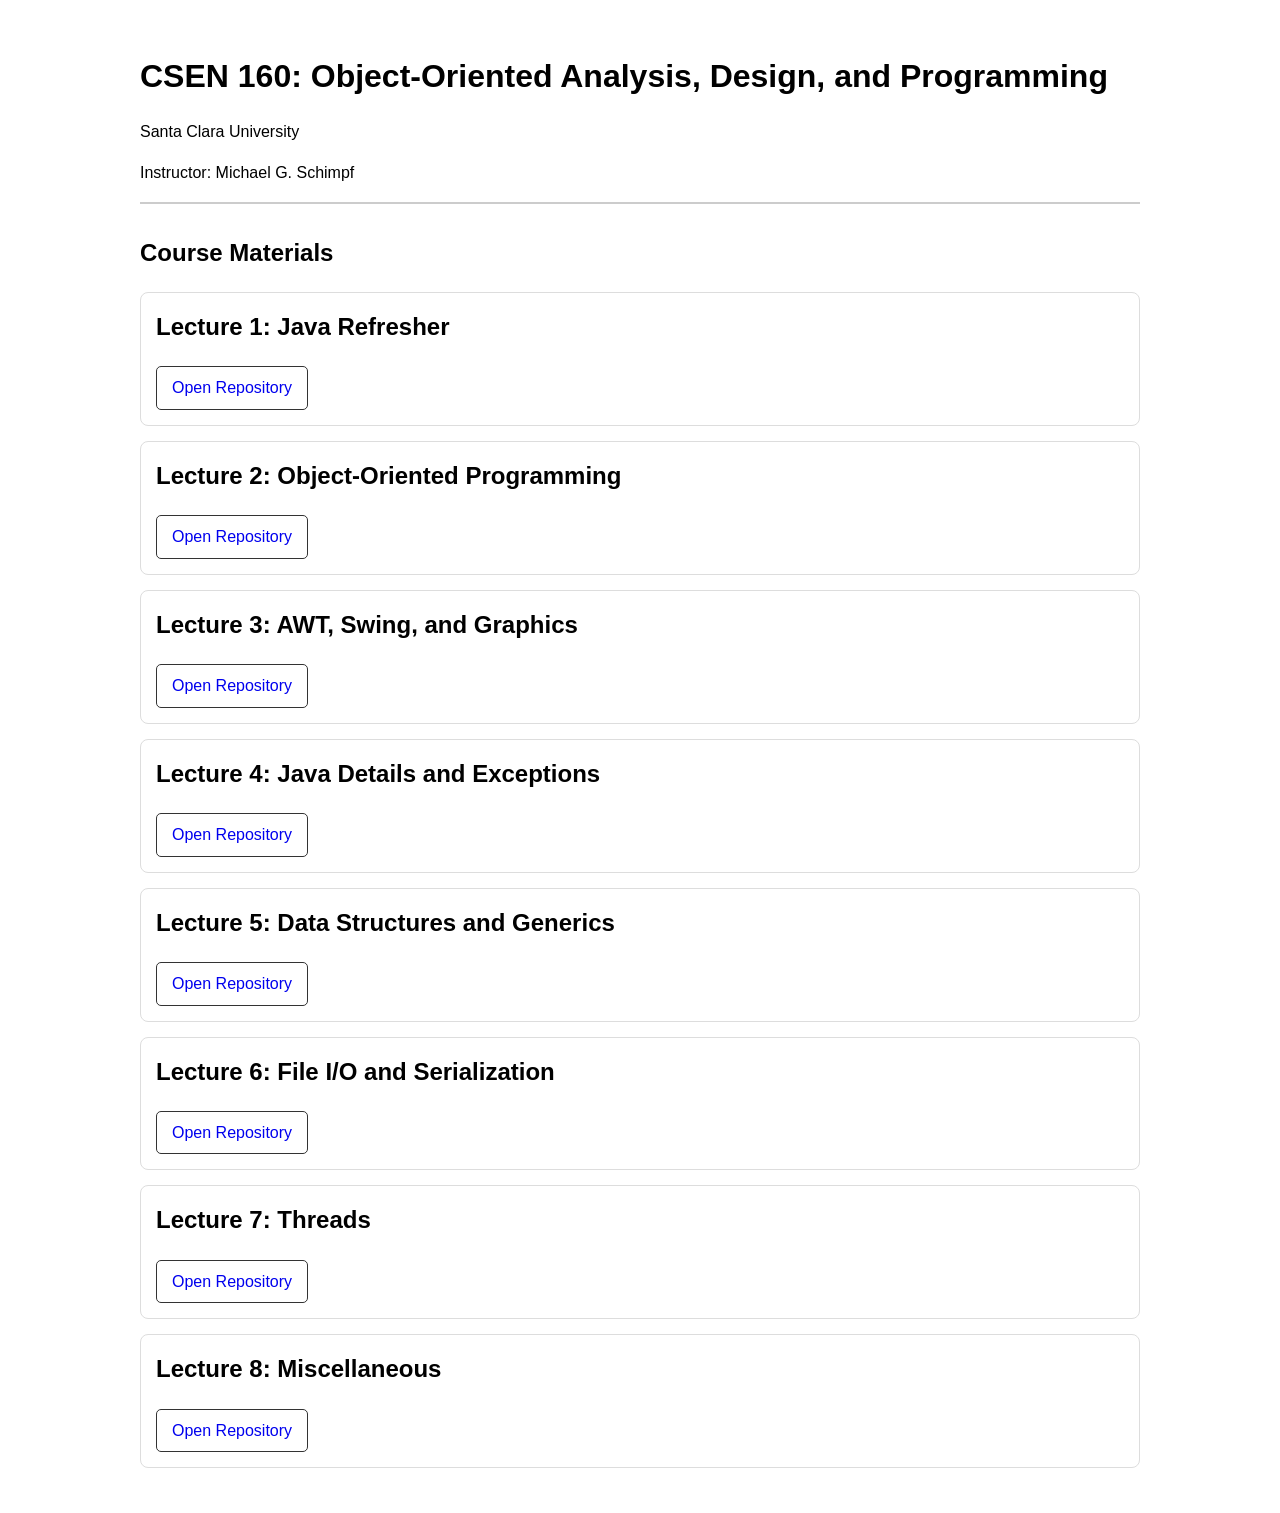
==== index.html @ 65a2ad04 "Create index.html for CSEN 160 course website This HTML file serves as a course website for CSEN 160" ====
<!DOCTYPE html>
<html lang="en">
<head>
    <meta charset="UTF-8">
    <meta name="viewport" content="width=device-width, initial-scale=1.0">

    <title>CSEN 160 - Course Website</title>

    <style>
        body {
            font-family: Arial, sans-serif;
            max-width: 1000px;
            margin: auto;
            padding: 30px;
            line-height: 1.6;
        }

        header {
            border-bottom: 2px solid #ccc;
            margin-bottom: 30px;
        }

        h1 {
            margin-bottom: 5px;
        }

        .lecture {
            border: 1px solid #ddd;
            padding: 15px;
            margin: 15px 0;
            border-radius: 8px;
        }

        .lecture h2 {
            margin-top: 0;
        }

        a.button {
            display: inline-block;
            padding: 8px 15px;
            text-decoration: none;
            border-radius: 5px;
            border: 1px solid #333;
        }

        a.button:hover {
            text-decoration: underline;
        }
    </style>
</head>

<body>

<header>
    <h1>CSEN 160: Object-Oriented Analysis, Design, and Programming</h1>
    <p>Santa Clara University</p>
    <p>Instructor: Michael G. Schimpf</p>
</header>

<h2>Course Materials</h2>

<div class="lecture">
    <h2>Lecture 1: Java Refresher</h2>
    <a class="button"
       href="https://github.com/mikegrace2/CSEN160_01_Lecture_JavaRefresher">
       Open Repository
    </a>
</div>

<div class="lecture">
    <h2>Lecture 2: Object-Oriented Programming</h2>
    <a class="button"
       href="https://github.com/mikegrace2/CSEN160_02_Lecture_OOP">
       Open Repository
    </a>
</div>

<div class="lecture">
    <h2>Lecture 3: AWT, Swing, and Graphics</h2>
    <a class="button"
       href="https://github.com/mikegrace2/CSEN160_03_Lecture_AWTSwingGraphics">
       Open Repository
    </a>
</div>

<div class="lecture">
    <h2>Lecture 4: Java Details and Exceptions</h2>
    <a class="button"
       href="https://github.com/mikegrace2/CSEN160_04_Lecture_JavaInMoreDetailsPlusExceptions">
       Open Repository
    </a>
</div>

<div class="lecture">
    <h2>Lecture 5: Data Structures and Generics</h2>
    <a class="button"
       href="https://github.com/mikegrace2/CSEN160_05_Lecture_DataStructuresAndGenerics">
       Open Repository
    </a>
</div>

<div class="lecture">
    <h2>Lecture 6: File I/O and Serialization</h2>
    <a class="button"
       href="https://github.com/mikegrace2/CSEN160_06_Lecture_FileIO_AdvancedFileIO_Serialize">
       Open Repository
    </a>
</div>

<div class="lecture">
    <h2>Lecture 7: Threads</h2>
    <a class="button"
       href="https://github.com/mikegrace2/CSEN160_07_Threads">
       Open Repository
    </a>
</div>

<div class="lecture">
    <h2>Lecture 8: Miscellaneous</h2>
    <a class="button"
       href="https://github.com/mikegrace2/CSEN160_08_Miscellaneous">
       Open Repository
    </a>
</div>

</body>
</html>
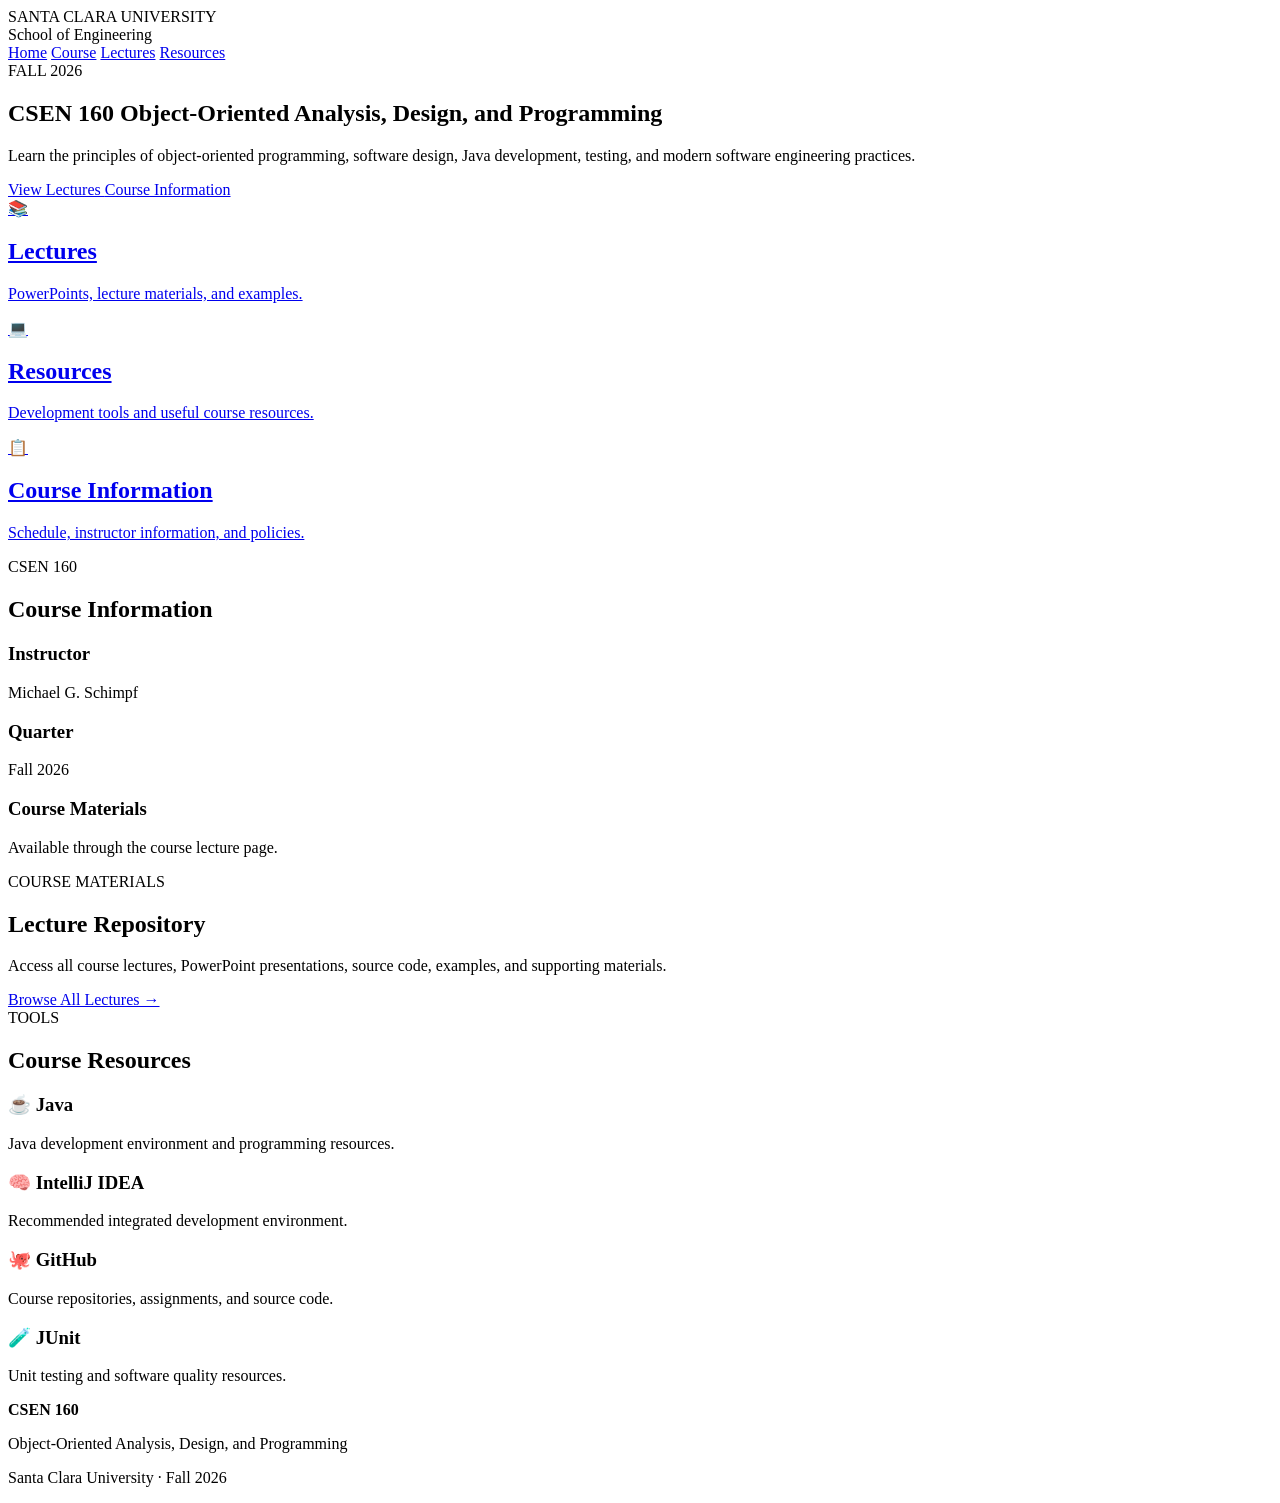
==== commit 3b93f7dd: "Revise index.html for Fall 2026 course update Updated course title and added new styles and layout e" ====
--- a/index.html
+++ b/index.html
@@ -1,127 +1,214 @@
 <!DOCTYPE html>
 <html lang="en">
+
 <head>
     <meta charset="UTF-8">
     <meta name="viewport" content="width=device-width, initial-scale=1.0">
 
-    <title>CSEN 160 - Course Website</title>
-
-    <style>
-        body {
-            font-family: Arial, sans-serif;
-            max-width: 1000px;
-            margin: auto;
-            padding: 30px;
-            line-height: 1.6;
-        }
-
-        header {
-            border-bottom: 2px solid #ccc;
-            margin-bottom: 30px;
-        }
-
-        h1 {
-            margin-bottom: 5px;
-        }
-
-        .lecture {
-            border: 1px solid #ddd;
-            padding: 15px;
-            margin: 15px 0;
-            border-radius: 8px;
-        }
-
-        .lecture h2 {
-            margin-top: 0;
-        }
-
-        a.button {
-            display: inline-block;
-            padding: 8px 15px;
-            text-decoration: none;
-            border-radius: 5px;
-            border: 1px solid #333;
-        }
-
-        a.button:hover {
-            text-decoration: underline;
-        }
-    </style>
+    <title>CSEN 160 | Fall 2026</title>
+
+    <!-- Figtree is an SCU-approved alternative to Avenir Next -->
+    <link rel="preconnect" href="https://fonts.googleapis.com">
+    <link rel="preconnect" href="https://fonts.gstatic.com" crossorigin>
+    <link href="https://fonts.googleapis.com/css2?family=Figtree:wght@400;500;600;700;800&display=swap" rel="stylesheet">
+
+    <link rel="stylesheet" href="style.css">
 </head>
 
 <body>
 
-<header>
-    <h1>CSEN 160: Object-Oriented Analysis, Design, and Programming</h1>
-    <p>Santa Clara University</p>
-    <p>Instructor: Michael G. Schimpf</p>
-</header>
-
-<h2>Course Materials</h2>
-
-<div class="lecture">
-    <h2>Lecture 1: Java Refresher</h2>
-    <a class="button"
-       href="https://github.com/mikegrace2/CSEN160_01_Lecture_JavaRefresher">
-       Open Repository
-    </a>
-</div>
-
-<div class="lecture">
-    <h2>Lecture 2: Object-Oriented Programming</h2>
-    <a class="button"
-       href="https://github.com/mikegrace2/CSEN160_02_Lecture_OOP">
-       Open Repository
-    </a>
-</div>
-
-<div class="lecture">
-    <h2>Lecture 3: AWT, Swing, and Graphics</h2>
-    <a class="button"
-       href="https://github.com/mikegrace2/CSEN160_03_Lecture_AWTSwingGraphics">
-       Open Repository
-    </a>
-</div>
-
-<div class="lecture">
-    <h2>Lecture 4: Java Details and Exceptions</h2>
-    <a class="button"
-       href="https://github.com/mikegrace2/CSEN160_04_Lecture_JavaInMoreDetailsPlusExceptions">
-       Open Repository
-    </a>
-</div>
-
-<div class="lecture">
-    <h2>Lecture 5: Data Structures and Generics</h2>
-    <a class="button"
-       href="https://github.com/mikegrace2/CSEN160_05_Lecture_DataStructuresAndGenerics">
-       Open Repository
-    </a>
-</div>
-
-<div class="lecture">
-    <h2>Lecture 6: File I/O and Serialization</h2>
-    <a class="button"
-       href="https://github.com/mikegrace2/CSEN160_06_Lecture_FileIO_AdvancedFileIO_Serialize">
-       Open Repository
-    </a>
-</div>
-
-<div class="lecture">
-    <h2>Lecture 7: Threads</h2>
-    <a class="button"
-       href="https://github.com/mikegrace2/CSEN160_07_Threads">
-       Open Repository
-    </a>
-</div>
-
-<div class="lecture">
-    <h2>Lecture 8: Miscellaneous</h2>
-    <a class="button"
-       href="https://github.com/mikegrace2/CSEN160_08_Miscellaneous">
-       Open Repository
-    </a>
-</div>
+    <!-- TOP BAR -->
+    <header class="top-header">
+        <div class="container header-content">
+            <div>
+                <div class="scu-name">SANTA CLARA UNIVERSITY</div>
+                <div class="school-name">School of Engineering</div>
+            </div>
+
+            <nav>
+                <a href="#home">Home</a>
+                <a href="#course">Course</a>
+                <a href="lectures.html">Lectures</a>
+                <a href="#resources">Resources</a>
+            </nav>
+        </div>
+    </header>
+
+
+    <!-- HERO -->
+    <main id="home">
+
+        <section class="hero">
+            <div class="container hero-content">
+
+                <div class="course-badge">FALL 2026</div>
+
+                <h1>
+                    CSEN 160
+                    <span>Object-Oriented Analysis, Design, and Programming</span>
+                </h1>
+
+                <p class="hero-text">
+                    Learn the principles of object-oriented programming,
+                    software design, Java development, testing, and modern
+                    software engineering practices.
+                </p>
+
+                <div class="hero-buttons">
+                    <a href="lectures.html" class="button button-yellow">
+                        View Lectures
+                    </a>
+
+                    <a href="#course" class="button button-outline">
+                        Course Information
+                    </a>
+                </div>
+
+            </div>
+        </section>
+
+
+        <!-- QUICK LINKS -->
+        <section class="quick-links">
+            <div class="container">
+
+                <div class="quick-grid">
+
+                    <a href="lectures.html" class="quick-card">
+                        <div class="card-icon">📚</div>
+                        <h2>Lectures</h2>
+                        <p>PowerPoints, lecture materials, and examples.</p>
+                    </a>
+
+                    <a href="#resources" class="quick-card">
+                        <div class="card-icon">💻</div>
+                        <h2>Resources</h2>
+                        <p>Development tools and useful course resources.</p>
+                    </a>
+
+                    <a href="#course" class="quick-card">
+                        <div class="card-icon">📋</div>
+                        <h2>Course Information</h2>
+                        <p>Schedule, instructor information, and policies.</p>
+                    </a>
+
+                </div>
+
+            </div>
+        </section>
+
+
+        <!-- COURSE INFO -->
+        <section id="course" class="content-section">
+            <div class="container">
+
+                <div class="section-title">
+                    <span>CSEN 160</span>
+                    <h2>Course Information</h2>
+                </div>
+
+                <div class="info-grid">
+
+                    <div class="info-card">
+                        <h3>Instructor</h3>
+                        <p>Michael G. Schimpf</p>
+                    </div>
+
+                    <div class="info-card">
+                        <h3>Quarter</h3>
+                        <p>Fall 2026</p>
+                    </div>
+
+                    <div class="info-card">
+                        <h3>Course Materials</h3>
+                        <p>Available through the course lecture page.</p>
+                    </div>
+
+                </div>
+
+            </div>
+        </section>
+
+
+        <!-- LECTURES PREVIEW -->
+        <section class="lectures-preview">
+
+            <div class="container">
+
+                <div class="section-title light-title">
+                    <span>COURSE MATERIALS</span>
+                    <h2>Lecture Repository</h2>
+                </div>
+
+                <p class="section-description">
+                    Access all course lectures, PowerPoint presentations,
+                    source code, examples, and supporting materials.
+                </p>
+
+                <a href="lectures.html" class="button button-yellow">
+                    Browse All Lectures →
+                </a>
+
+            </div>
+
+        </section>
+
+
+        <!-- RESOURCES -->
+        <section id="resources" class="content-section">
+            <div class="container">
+
+                <div class="section-title">
+                    <span>TOOLS</span>
+                    <h2>Course Resources</h2>
+                </div>
+
+                <div class="resources-grid">
+
+                    <div class="resource-card">
+                        <h3>☕ Java</h3>
+                        <p>Java development environment and programming resources.</p>
+                    </div>
+
+                    <div class="resource-card">
+                        <h3>🧠 IntelliJ IDEA</h3>
+                        <p>Recommended integrated development environment.</p>
+                    </div>
+
+                    <div class="resource-card">
+                        <h3>🐙 GitHub</h3>
+                        <p>Course repositories, assignments, and source code.</p>
+                    </div>
+
+                    <div class="resource-card">
+                        <h3>🧪 JUnit</h3>
+                        <p>Unit testing and software quality resources.</p>
+                    </div>
+
+                </div>
+
+            </div>
+        </section>
+
+    </main>
+
+
+    <!-- FOOTER -->
+    <footer>
+        <div class="container">
+
+            <strong>CSEN 160</strong>
+
+            <p>
+                Object-Oriented Analysis, Design, and Programming
+            </p>
+
+            <p class="footer-small">
+                Santa Clara University · Fall 2026
+            </p>
+
+        </div>
+    </footer>
 
 </body>
 </html>
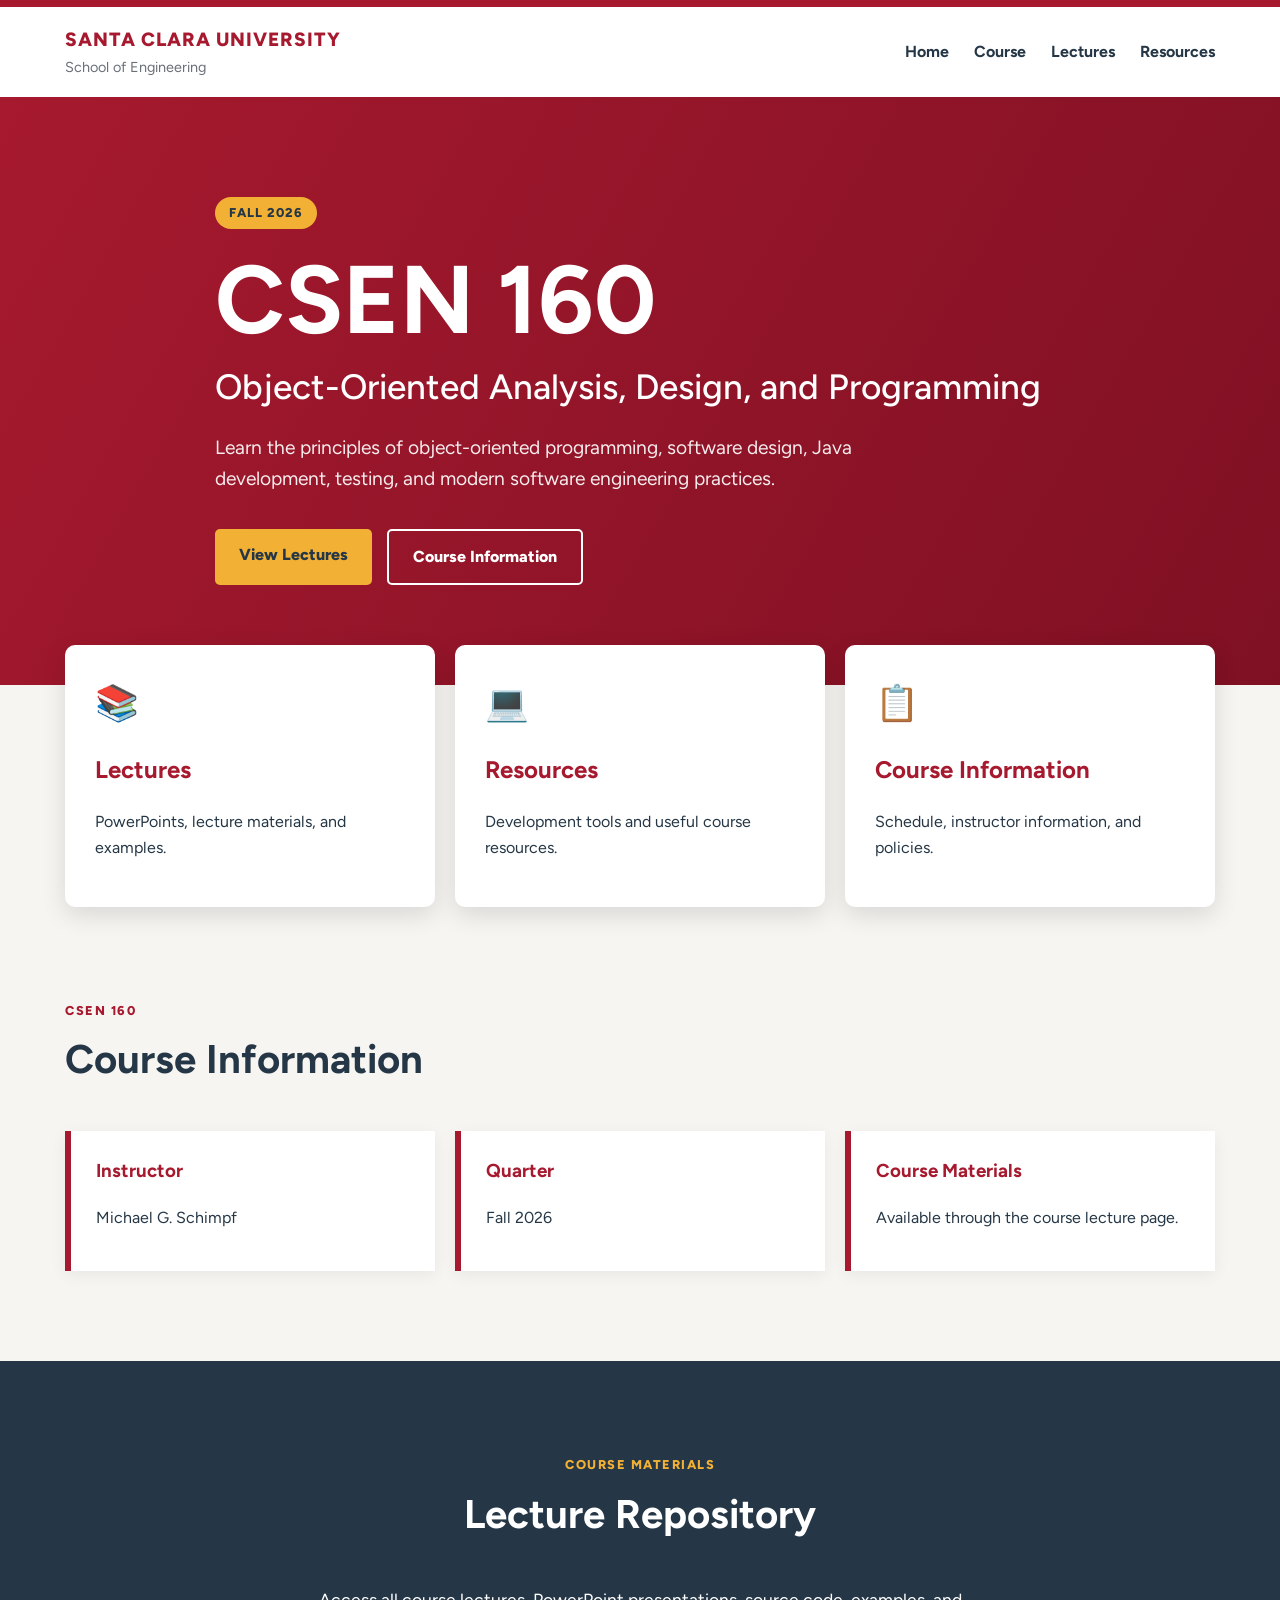
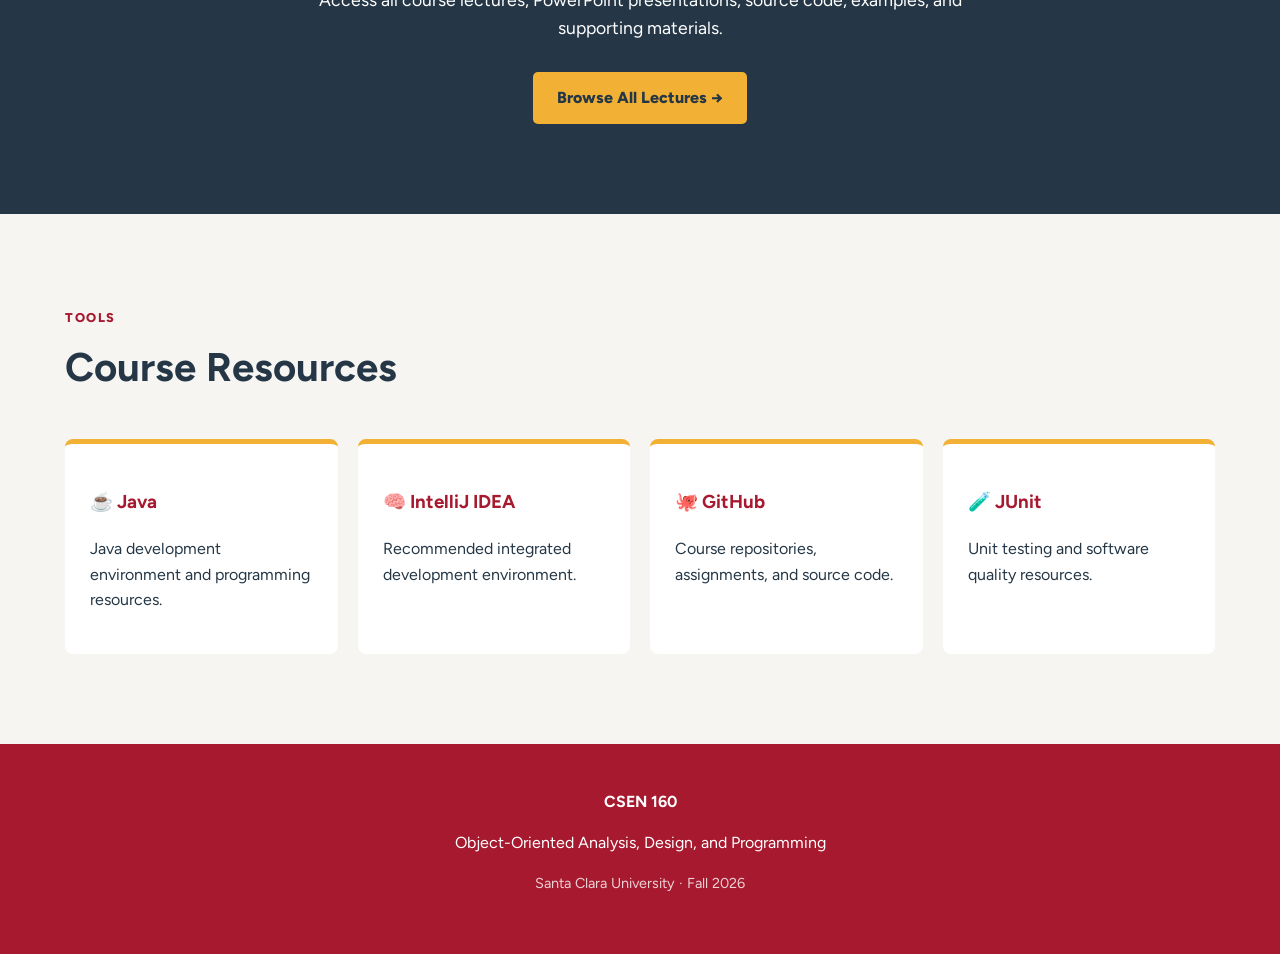
==== commit a3b144a0: "initial version initial" ====
--- a/index.html
+++ b/index.html
@@ -211,4 +211,4 @@
     </footer>
 
 </body>
-</html>
+</html>
--- a/style.css
+++ b/style.css
@@ -0,0 +1,315 @@
+:root {
+    --scu-red: #a6192e;
+    --scu-dark-red: #7f1023;
+    --scu-yellow: #f2b134;
+    --scu-slate: #253746;
+    --scu-light: #f7f5f2;
+    --scu-white: #ffffff;
+    --scu-gray: #687078;
+}
+
+* {
+    box-sizing: border-box;
+}
+
+html {
+    scroll-behavior: smooth;
+}
+
+body {
+    margin: 0;
+    font-family: "Figtree", Arial, sans-serif;
+    background: var(--scu-light);
+    color: var(--scu-slate);
+    line-height: 1.6;
+}
+
+.container {
+    width: min(1150px, 90%);
+    margin: auto;
+}
+
+
+/* HEADER */
+
+.top-header {
+    background: var(--scu-white);
+    border-top: 7px solid var(--scu-red);
+    box-shadow: 0 2px 10px rgba(0,0,0,0.08);
+}
+
+.header-content {
+    min-height: 90px;
+    display: flex;
+    align-items: center;
+    justify-content: space-between;
+}
+
+.scu-name {
+    color: var(--scu-red);
+    font-size: 1.2rem;
+    font-weight: 800;
+    letter-spacing: 1px;
+}
+
+.school-name {
+    color: var(--scu-gray);
+    font-size: 0.9rem;
+}
+
+nav {
+    display: flex;
+    gap: 25px;
+}
+
+nav a {
+    text-decoration: none;
+    color: var(--scu-slate);
+    font-weight: 700;
+}
+
+nav a:hover {
+    color: var(--scu-red);
+}
+
+
+/* HERO */
+
+.hero {
+    background:
+        linear-gradient(
+            120deg,
+            var(--scu-red),
+            var(--scu-dark-red)
+        );
+    color: white;
+    padding: 100px 0;
+}
+
+.hero-content {
+    max-width: 850px;
+}
+
+.course-badge {
+    display: inline-block;
+    background: var(--scu-yellow);
+    color: var(--scu-slate);
+    font-weight: 800;
+    padding: 6px 14px;
+    border-radius: 30px;
+    letter-spacing: 1px;
+    font-size: 0.8rem;
+}
+
+.hero h1 {
+    font-size: clamp(3rem, 8vw, 6rem);
+    line-height: 0.95;
+    margin: 25px 0;
+}
+
+.hero h1 span {
+    display: block;
+    font-size: clamp(1.3rem, 3vw, 2.2rem);
+    margin-top: 20px;
+    line-height: 1.2;
+    font-weight: 500;
+}
+
+.hero-text {
+    font-size: 1.2rem;
+    max-width: 700px;
+    opacity: 0.92;
+}
+
+.hero-buttons {
+    display: flex;
+    flex-wrap: wrap;
+    gap: 15px;
+    margin-top: 35px;
+}
+
+
+/* BUTTONS */
+
+.button {
+    display: inline-block;
+    padding: 13px 24px;
+    border-radius: 5px;
+    text-decoration: none;
+    font-weight: 800;
+    transition: 0.2s;
+}
+
+.button:hover {
+    transform: translateY(-2px);
+}
+
+.button-yellow {
+    background: var(--scu-yellow);
+    color: var(--scu-slate);
+}
+
+.button-outline {
+    border: 2px solid white;
+    color: white;
+}
+
+
+/* QUICK LINKS */
+
+.quick-links {
+    margin-top: -40px;
+    position: relative;
+}
+
+.quick-grid {
+    display: grid;
+    grid-template-columns: repeat(3, 1fr);
+    gap: 20px;
+}
+
+.quick-card {
+    display: block;
+    text-decoration: none;
+    background: white;
+    color: var(--scu-slate);
+    padding: 30px;
+    border-radius: 10px;
+    box-shadow: 0 8px 25px rgba(0,0,0,0.12);
+    transition: 0.2s;
+}
+
+.quick-card:hover {
+    transform: translateY(-5px);
+}
+
+.card-icon {
+    font-size: 2.2rem;
+}
+
+.quick-card h2 {
+    color: var(--scu-red);
+}
+
+
+/* SECTIONS */
+
+.content-section {
+    padding: 90px 0;
+}
+
+.section-title span {
+    color: var(--scu-red);
+    font-weight: 800;
+    letter-spacing: 1.5px;
+    font-size: 0.8rem;
+}
+
+.section-title h2 {
+    font-size: 2.5rem;
+    margin: 5px 0 40px;
+}
+
+
+/* INFO CARDS */
+
+.info-grid {
+    display: grid;
+    grid-template-columns: repeat(3, 1fr);
+    gap: 20px;
+}
+
+.info-card {
+    background: white;
+    padding: 25px;
+    border-left: 6px solid var(--scu-red);
+    box-shadow: 0 4px 15px rgba(0,0,0,0.06);
+}
+
+.info-card h3 {
+    margin-top: 0;
+    color: var(--scu-red);
+}
+
+
+/* LECTURE PREVIEW */
+
+.lectures-preview {
+    text-align: center;
+    background: var(--scu-slate);
+    color: white;
+    padding: 90px 0;
+}
+
+.light-title span {
+    color: var(--scu-yellow);
+}
+
+.section-description {
+    max-width: 650px;
+    margin: 0 auto 30px;
+    font-size: 1.1rem;
+}
+
+
+/* RESOURCES */
+
+.resources-grid {
+    display: grid;
+    grid-template-columns: repeat(4, 1fr);
+    gap: 20px;
+}
+
+.resource-card {
+    background: white;
+    padding: 25px;
+    border-radius: 8px;
+    border-top: 5px solid var(--scu-yellow);
+}
+
+.resource-card h3 {
+    color: var(--scu-red);
+}
+
+
+/* FOOTER */
+
+footer {
+    background: var(--scu-red);
+    color: white;
+    text-align: center;
+    padding: 45px 0;
+}
+
+.footer-small {
+    opacity: 0.8;
+    font-size: 0.9rem;
+}
+
+
+/* MOBILE */
+
+@media (max-width: 800px) {
+
+    .header-content {
+        flex-direction: column;
+        padding: 20px 0;
+        gap: 15px;
+    }
+
+    nav {
+        gap: 15px;
+        flex-wrap: wrap;
+        justify-content: center;
+    }
+
+    .quick-grid,
+    .info-grid,
+    .resources-grid {
+        grid-template-columns: 1fr;
+    }
+
+    .hero {
+        padding: 70px 0;
+    }
+}
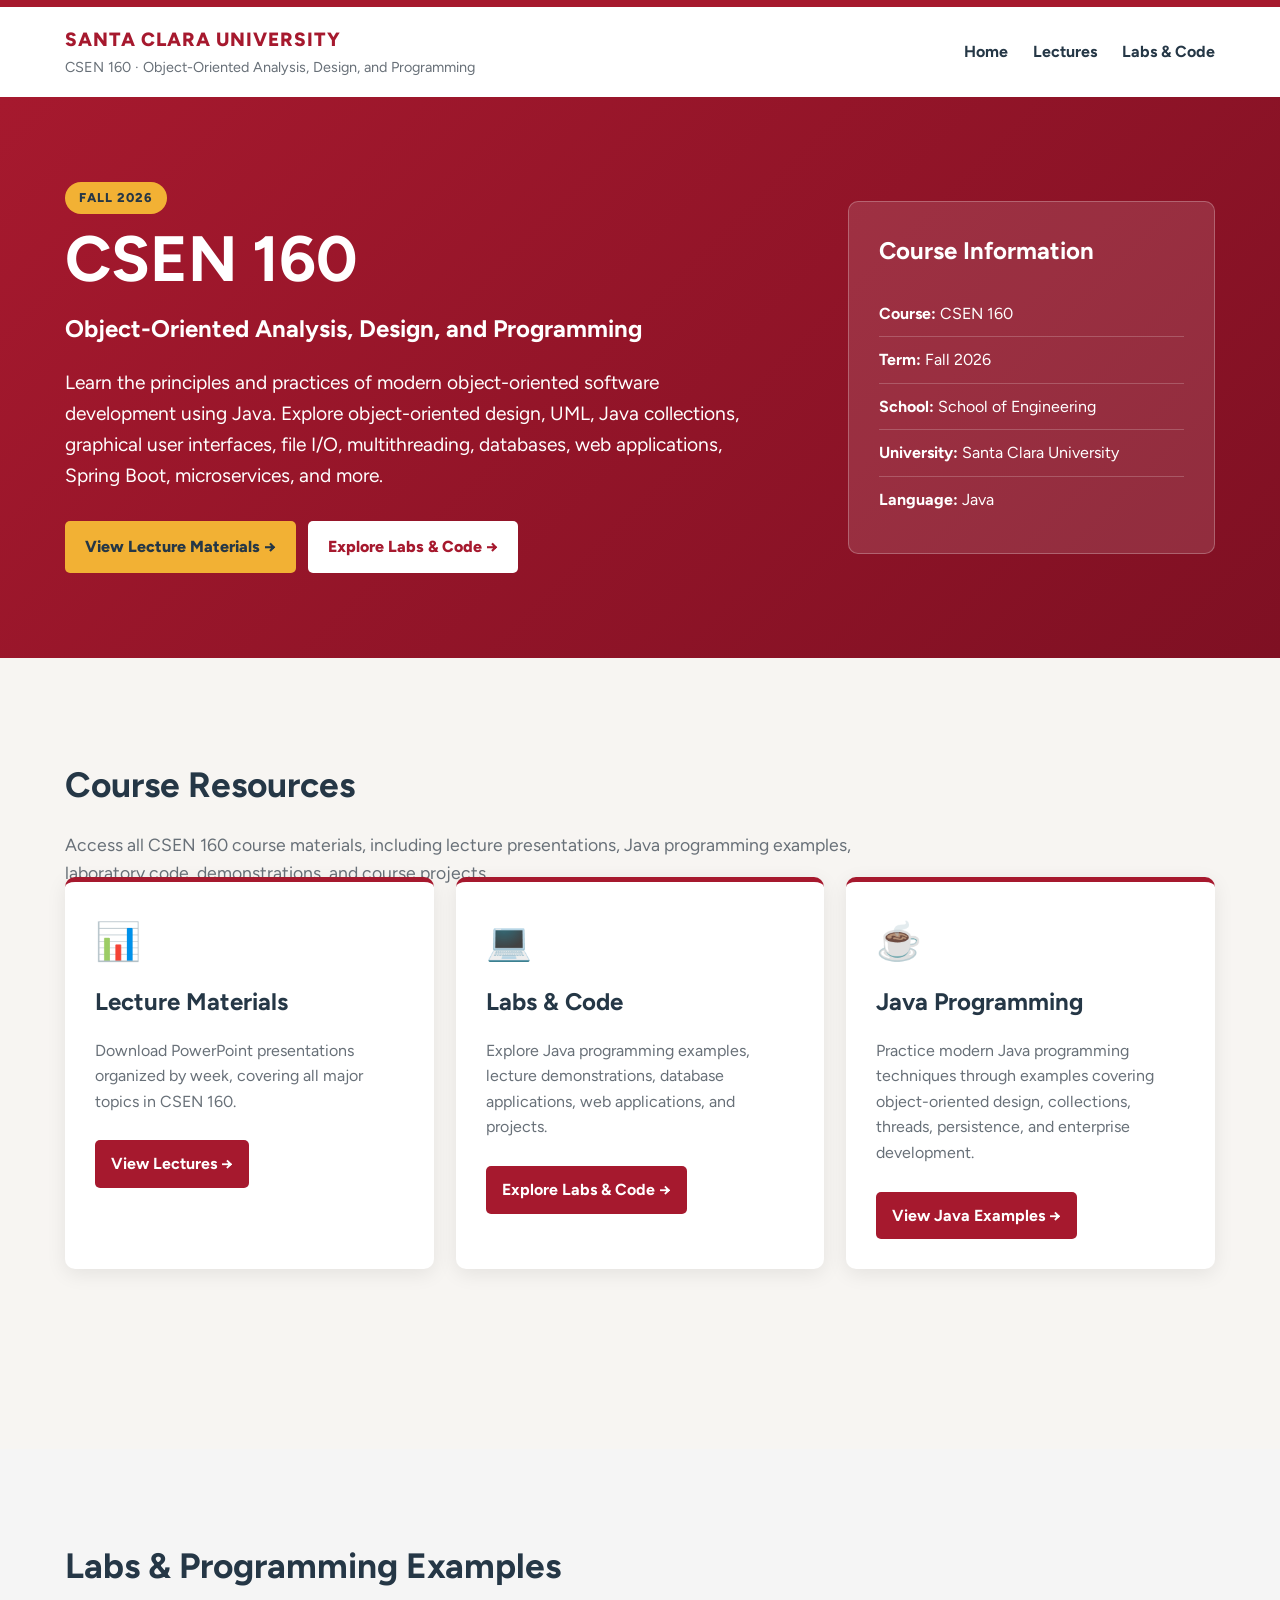
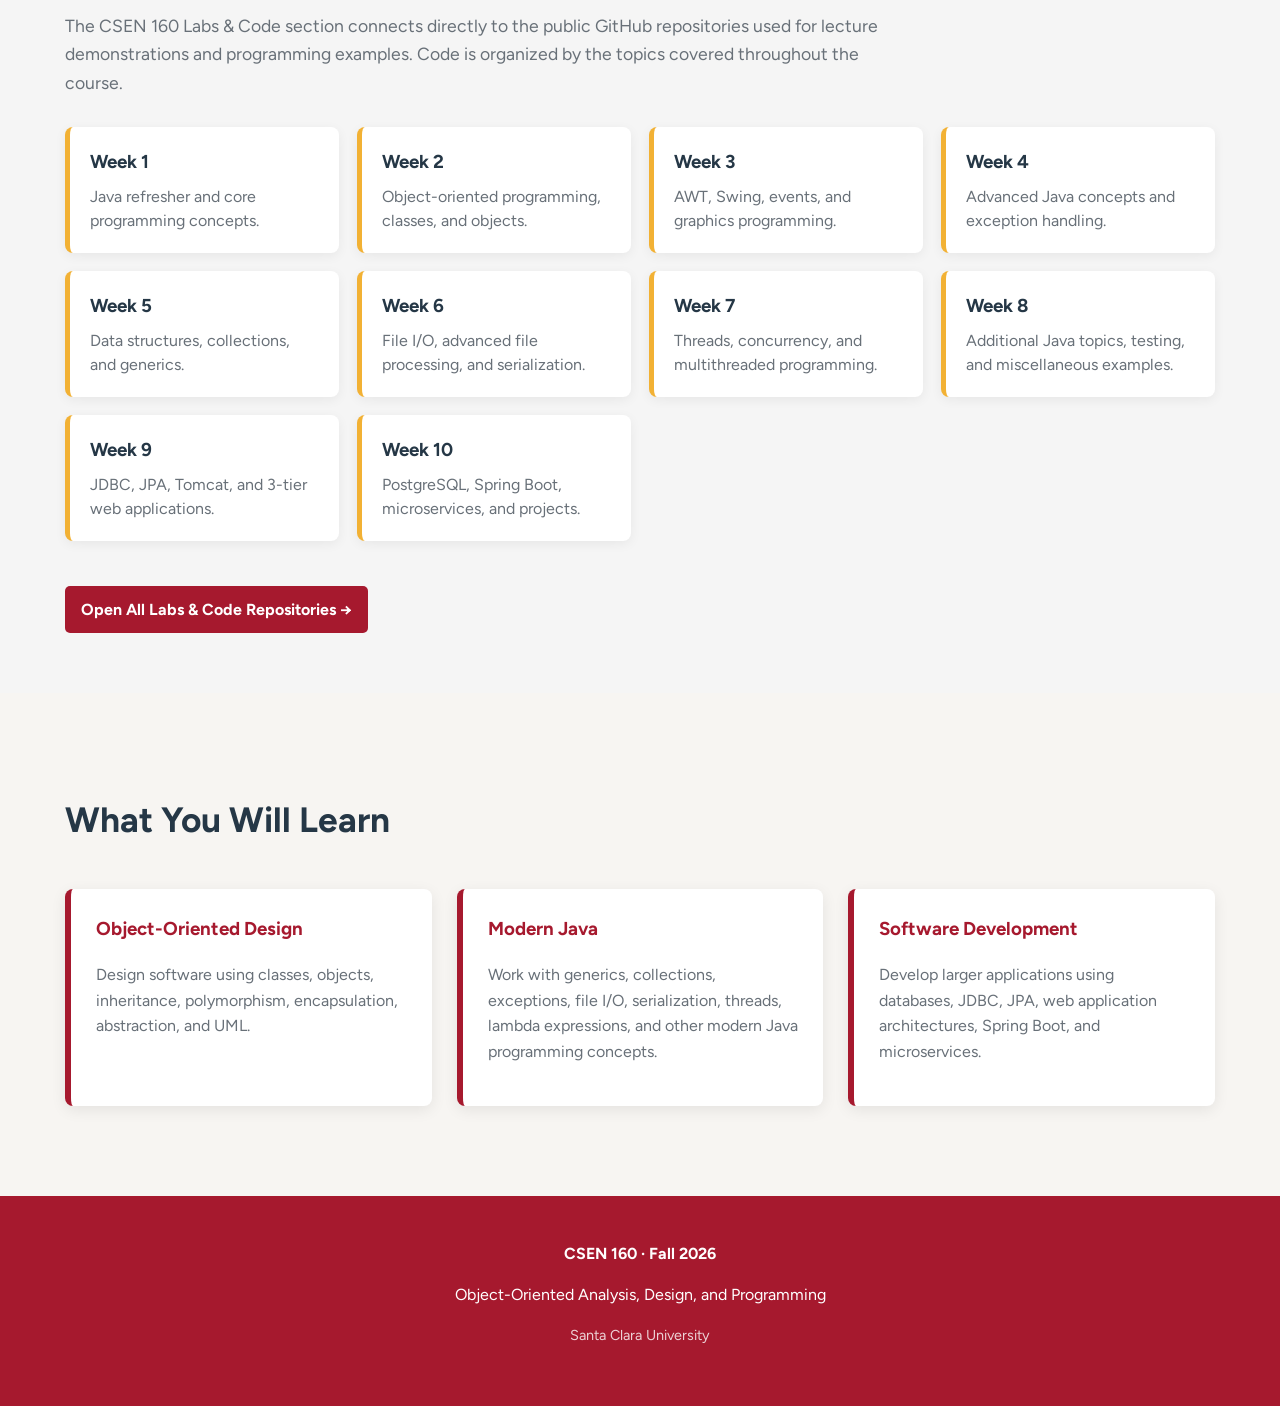
==== commit 84055876: "included labs" ====
--- a/index.html
+++ b/index.html
@@ -1,212 +1,507 @@
 <!DOCTYPE html>
 <html lang="en">
-
 <head>
     <meta charset="UTF-8">
     <meta name="viewport" content="width=device-width, initial-scale=1.0">
-
     <title>CSEN 160 | Fall 2026</title>
 
-    <!-- Figtree is an SCU-approved alternative to Avenir Next -->
     <link rel="preconnect" href="https://fonts.googleapis.com">
     <link rel="preconnect" href="https://fonts.gstatic.com" crossorigin>
     <link href="https://fonts.googleapis.com/css2?family=Figtree:wght@400;500;600;700;800&display=swap" rel="stylesheet">
-
     <link rel="stylesheet" href="style.css">
+
+    <style>
+        .hero {
+            background: linear-gradient(135deg, #a6192e, #7f1023);
+            color: white;
+            padding: 85px 0;
+        }
+
+        .hero-grid {
+            display: grid;
+            grid-template-columns: 2fr 1fr;
+            gap: 50px;
+            align-items: center;
+        }
+
+        .hero h1 {
+            font-size: 4rem;
+            margin: 15px 0 10px;
+        }
+
+        .hero p {
+            font-size: 1.2rem;
+            line-height: 1.6;
+            max-width: 700px;
+        }
+
+        .hero-buttons {
+            display: flex;
+            flex-wrap: wrap;
+            gap: 12px;
+            margin-top: 30px;
+        }
+
+        .hero-button {
+            display: inline-block;
+            background: #f2b134;
+            color: #253746;
+            padding: 13px 20px;
+            border-radius: 5px;
+            text-decoration: none;
+            font-weight: 800;
+        }
+
+        .hero-button.secondary {
+            background: white;
+            color: #a6192e;
+        }
+
+        .hero-button:hover {
+            transform: translateY(-2px);
+        }
+
+        .hero-card {
+            background: rgba(255,255,255,0.12);
+            border: 1px solid rgba(255,255,255,0.25);
+            border-radius: 10px;
+            padding: 30px;
+        }
+
+        .hero-card h2 {
+            margin-top: 0;
+        }
+
+        .course-details {
+            list-style: none;
+            padding: 0;
+            margin: 20px 0 0;
+        }
+
+        .course-details li {
+            padding: 10px 0;
+            border-bottom: 1px solid rgba(255,255,255,0.2);
+        }
+
+        .course-details li:last-child {
+            border-bottom: none;
+        }
+
+        .main-content {
+            padding: 70px 0 90px;
+        }
+
+        .section-title {
+            font-size: 2.2rem;
+            color: #253746;
+            margin-bottom: 10px;
+        }
+
+        .section-intro {
+            color: #687078;
+            font-size: 1.1rem;
+            line-height: 1.6;
+            max-width: 850px;
+            margin-bottom: 30px;
+        }
+
+        .quick-links {
+            display: grid;
+            grid-template-columns: repeat(auto-fit, minmax(280px, 1fr));
+            gap: 22px;
+            margin-bottom: 70px;
+        }
+
+        .quick-card {
+            background: white;
+            padding: 30px;
+            border-radius: 10px;
+            box-shadow: 0 5px 20px rgba(0,0,0,0.08);
+            border-top: 5px solid #a6192e;
+            transition: 0.2s;
+        }
+
+        .quick-card:hover {
+            transform: translateY(-5px);
+            box-shadow: 0 10px 25px rgba(0,0,0,0.12);
+        }
+
+        .quick-icon {
+            font-size: 2.3rem;
+            margin-bottom: 12px;
+        }
+
+        .quick-card h2 {
+            margin: 0 0 10px;
+            color: #253746;
+        }
+
+        .quick-card p {
+            color: #687078;
+            line-height: 1.6;
+            min-height: 75px;
+        }
+
+        .quick-button {
+            display: inline-block;
+            background: #a6192e;
+            color: white;
+            padding: 11px 16px;
+            border-radius: 5px;
+            text-decoration: none;
+            font-weight: 700;
+            margin-top: 10px;
+        }
+
+        .quick-button:hover {
+            background: #7f1023;
+        }
+
+        .labs-section {
+            background: #f5f5f5;
+            padding: 60px 0;
+            margin-top: 20px;
+        }
+
+        .labs-grid {
+            display: grid;
+            grid-template-columns: repeat(auto-fit, minmax(220px, 1fr));
+            gap: 18px;
+            margin-top: 30px;
+        }
+
+        .lab-topic {
+            background: white;
+            padding: 20px;
+            border-radius: 8px;
+            border-left: 5px solid #f2b134;
+            box-shadow: 0 3px 12px rgba(0,0,0,0.06);
+        }
+
+        .lab-topic h3 {
+            margin: 0 0 8px;
+            color: #253746;
+        }
+
+        .lab-topic p {
+            margin: 0;
+            color: #687078;
+            line-height: 1.5;
+        }
+
+        .labs-button-container {
+            margin-top: 35px;
+        }
+
+        .info-grid {
+            display: grid;
+            grid-template-columns: repeat(auto-fit, minmax(300px, 1fr));
+            gap: 25px;
+            margin-top: 40px;
+        }
+
+        .info-card {
+            padding: 25px;
+            background: white;
+            border-radius: 8px;
+            box-shadow: 0 4px 15px rgba(0,0,0,0.08);
+        }
+
+        .info-card h3 {
+            color: #a6192e;
+            margin-top: 0;
+        }
+
+        .info-card p {
+            color: #687078;
+            line-height: 1.6;
+        }
+
+        @media (max-width: 800px) {
+            .hero-grid {
+                grid-template-columns: 1fr;
+            }
+
+            .hero h1 {
+                font-size: 3rem;
+            }
+        }
+
+        @media (max-width: 600px) {
+            .hero {
+                padding: 60px 0;
+            }
+
+            .hero h1 {
+                font-size: 2.5rem;
+            }
+
+            .hero-buttons {
+                flex-direction: column;
+            }
+
+            .hero-button {
+                text-align: center;
+            }
+        }
+    </style>
 </head>
 
 <body>
 
-    <!-- TOP BAR -->
     <header class="top-header">
         <div class="container header-content">
             <div>
                 <div class="scu-name">SANTA CLARA UNIVERSITY</div>
-                <div class="school-name">School of Engineering</div>
+                <div class="school-name">
+                    CSEN 160 · Object-Oriented Analysis, Design, and Programming
+                </div>
             </div>
 
             <nav>
-                <a href="#home">Home</a>
-                <a href="#course">Course</a>
+                <a href="index.html">Home</a>
                 <a href="lectures.html">Lectures</a>
-                <a href="#resources">Resources</a>
+                <a href="labs.html">Labs & Code</a>
             </nav>
         </div>
     </header>
 
-
-    <!-- HERO -->
-    <main id="home">
-
-        <section class="hero">
-            <div class="container hero-content">
-
+    <section class="hero">
+        <div class="container hero-grid">
+
+            <div>
                 <div class="course-badge">FALL 2026</div>
 
-                <h1>
-                    CSEN 160
-                    <span>Object-Oriented Analysis, Design, and Programming</span>
-                </h1>
-
-                <p class="hero-text">
-                    Learn the principles of object-oriented programming,
-                    software design, Java development, testing, and modern
-                    software engineering practices.
+                <h1>CSEN 160</h1>
+
+                <h2>Object-Oriented Analysis, Design, and Programming</h2>
+
+                <p>
+                    Learn the principles and practices of modern object-oriented
+                    software development using Java. Explore object-oriented design,
+                    UML, Java collections, graphical user interfaces, file I/O,
+                    multithreading, databases, web applications, Spring Boot,
+                    microservices, and more.
                 </p>
 
                 <div class="hero-buttons">
-                    <a href="lectures.html" class="button button-yellow">
-                        View Lectures
+                    <a class="hero-button" href="lectures.html">
+                        View Lecture Materials →
                     </a>
 
-                    <a href="#course" class="button button-outline">
-                        Course Information
+                    <a class="hero-button secondary" href="labs.html">
+                        Explore Labs & Code →
                     </a>
                 </div>
-
             </div>
-        </section>
-
-
-        <!-- QUICK LINKS -->
-        <section class="quick-links">
-            <div class="container">
-
-                <div class="quick-grid">
-
-                    <a href="lectures.html" class="quick-card">
-                        <div class="card-icon">📚</div>
-                        <h2>Lectures</h2>
-                        <p>PowerPoints, lecture materials, and examples.</p>
-                    </a>
-
-                    <a href="#resources" class="quick-card">
-                        <div class="card-icon">💻</div>
-                        <h2>Resources</h2>
-                        <p>Development tools and useful course resources.</p>
-                    </a>
-
-                    <a href="#course" class="quick-card">
-                        <div class="card-icon">📋</div>
-                        <h2>Course Information</h2>
-                        <p>Schedule, instructor information, and policies.</p>
-                    </a>
-
-                </div>
-
+
+            <div class="hero-card">
+                <h2>Course Information</h2>
+
+                <ul class="course-details">
+                    <li><strong>Course:</strong> CSEN 160</li>
+                    <li><strong>Term:</strong> Fall 2026</li>
+                    <li><strong>School:</strong> School of Engineering</li>
+                    <li><strong>University:</strong> Santa Clara University</li>
+                    <li><strong>Language:</strong> Java</li>
+                </ul>
             </div>
-        </section>
-
-
-        <!-- COURSE INFO -->
-        <section id="course" class="content-section">
-            <div class="container">
-
-                <div class="section-title">
-                    <span>CSEN 160</span>
-                    <h2>Course Information</h2>
-                </div>
-
-                <div class="info-grid">
-
-                    <div class="info-card">
-                        <h3>Instructor</h3>
-                        <p>Michael G. Schimpf</p>
+
+        </div>
+    </section>
+
+    <main class="main-content">
+
+        <div class="container">
+
+            <section>
+                <h2 class="section-title">Course Resources</h2>
+
+                <p class="section-intro">
+                    Access all CSEN 160 course materials, including lecture
+                    presentations, Java programming examples, laboratory code,
+                    demonstrations, and course projects.
+                </p>
+
+                <div class="quick-links">
+
+                    <div class="quick-card">
+                        <div class="quick-icon">📊</div>
+
+                        <h2>Lecture Materials</h2>
+
+                        <p>
+                            Download PowerPoint presentations organized by week,
+                            covering all major topics in CSEN 160.
+                        </p>
+
+                        <a class="quick-button" href="lectures.html">
+                            View Lectures →
+                        </a>
                     </div>
 
-                    <div class="info-card">
-                        <h3>Quarter</h3>
-                        <p>Fall 2026</p>
+                    <div class="quick-card">
+                        <div class="quick-icon">💻</div>
+
+                        <h2>Labs & Code</h2>
+
+                        <p>
+                            Explore Java programming examples, lecture demonstrations,
+                            database applications, web applications, and projects.
+                        </p>
+
+                        <a class="quick-button" href="labs.html">
+                            Explore Labs & Code →
+                        </a>
                     </div>
 
-                    <div class="info-card">
-                        <h3>Course Materials</h3>
-                        <p>Available through the course lecture page.</p>
+                    <div class="quick-card">
+                        <div class="quick-icon">☕</div>
+
+                        <h2>Java Programming</h2>
+
+                        <p>
+                            Practice modern Java programming techniques through
+                            examples covering object-oriented design, collections,
+                            threads, persistence, and enterprise development.
+                        </p>
+
+                        <a class="quick-button" href="labs.html">
+                            View Java Examples →
+                        </a>
                     </div>
 
                 </div>
+            </section>
+
+        </div>
+
+    </main>
+
+    <section class="labs-section">
+
+        <div class="container">
+
+            <h2 class="section-title">Labs & Programming Examples</h2>
+
+            <p class="section-intro">
+                The CSEN 160 Labs & Code section connects directly to the public
+                GitHub repositories used for lecture demonstrations and programming
+                examples. Code is organized by the topics covered throughout the course.
+            </p>
+
+            <div class="labs-grid">
+
+                <div class="lab-topic">
+                    <h3>Week 1</h3>
+                    <p>Java refresher and core programming concepts.</p>
+                </div>
+
+                <div class="lab-topic">
+                    <h3>Week 2</h3>
+                    <p>Object-oriented programming, classes, and objects.</p>
+                </div>
+
+                <div class="lab-topic">
+                    <h3>Week 3</h3>
+                    <p>AWT, Swing, events, and graphics programming.</p>
+                </div>
+
+                <div class="lab-topic">
+                    <h3>Week 4</h3>
+                    <p>Advanced Java concepts and exception handling.</p>
+                </div>
+
+                <div class="lab-topic">
+                    <h3>Week 5</h3>
+                    <p>Data structures, collections, and generics.</p>
+                </div>
+
+                <div class="lab-topic">
+                    <h3>Week 6</h3>
+                    <p>File I/O, advanced file processing, and serialization.</p>
+                </div>
+
+                <div class="lab-topic">
+                    <h3>Week 7</h3>
+                    <p>Threads, concurrency, and multithreaded programming.</p>
+                </div>
+
+                <div class="lab-topic">
+                    <h3>Week 8</h3>
+                    <p>Additional Java topics, testing, and miscellaneous examples.</p>
+                </div>
+
+                <div class="lab-topic">
+                    <h3>Week 9</h3>
+                    <p>JDBC, JPA, Tomcat, and 3-tier web applications.</p>
+                </div>
+
+                <div class="lab-topic">
+                    <h3>Week 10</h3>
+                    <p>PostgreSQL, Spring Boot, microservices, and projects.</p>
+                </div>
 
             </div>
-        </section>
-
-
-        <!-- LECTURES PREVIEW -->
-        <section class="lectures-preview">
-
-            <div class="container">
-
-                <div class="section-title light-title">
-                    <span>COURSE MATERIALS</span>
-                    <h2>Lecture Repository</h2>
-                </div>
-
-                <p class="section-description">
-                    Access all course lectures, PowerPoint presentations,
-                    source code, examples, and supporting materials.
-                </p>
-
-                <a href="lectures.html" class="button button-yellow">
-                    Browse All Lectures →
+
+            <div class="labs-button-container">
+                <a class="quick-button" href="labs.html">
+                    Open All Labs & Code Repositories →
                 </a>
-
             </div>
 
-        </section>
-
-
-        <!-- RESOURCES -->
-        <section id="resources" class="content-section">
-            <div class="container">
-
-                <div class="section-title">
-                    <span>TOOLS</span>
-                    <h2>Course Resources</h2>
-                </div>
-
-                <div class="resources-grid">
-
-                    <div class="resource-card">
-                        <h3>☕ Java</h3>
-                        <p>Java development environment and programming resources.</p>
-                    </div>
-
-                    <div class="resource-card">
-                        <h3>🧠 IntelliJ IDEA</h3>
-                        <p>Recommended integrated development environment.</p>
-                    </div>
-
-                    <div class="resource-card">
-                        <h3>🐙 GitHub</h3>
-                        <p>Course repositories, assignments, and source code.</p>
-                    </div>
-
-                    <div class="resource-card">
-                        <h3>🧪 JUnit</h3>
-                        <p>Unit testing and software quality resources.</p>
-                    </div>
-
+        </div>
+
+    </section>
+
+    <section class="main-content">
+
+        <div class="container">
+
+            <h2 class="section-title">What You Will Learn</h2>
+
+            <div class="info-grid">
+
+                <div class="info-card">
+                    <h3>Object-Oriented Design</h3>
+
+                    <p>
+                        Design software using classes, objects, inheritance,
+                        polymorphism, encapsulation, abstraction, and UML.
+                    </p>
+                </div>
+
+                <div class="info-card">
+                    <h3>Modern Java</h3>
+
+                    <p>
+                        Work with generics, collections, exceptions, file I/O,
+                        serialization, threads, lambda expressions, and other
+                        modern Java programming concepts.
+                    </p>
+                </div>
+
+                <div class="info-card">
+                    <h3>Software Development</h3>
+
+                    <p>
+                        Develop larger applications using databases, JDBC, JPA,
+                        web application architectures, Spring Boot, and
+                        microservices.
+                    </p>
                 </div>
 
             </div>
-        </section>
-
-    </main>
-
-
-    <!-- FOOTER -->
+
+        </div>
+
+    </section>
+
     <footer>
         <div class="container">
-
-            <strong>CSEN 160</strong>
-
-            <p>
-                Object-Oriented Analysis, Design, and Programming
-            </p>
-
-            <p class="footer-small">
-                Santa Clara University · Fall 2026
-            </p>
-
+            <strong>CSEN 160 · Fall 2026</strong>
+            <p>Object-Oriented Analysis, Design, and Programming</p>
+            <p class="footer-small">Santa Clara University</p>
         </div>
     </footer>
 
